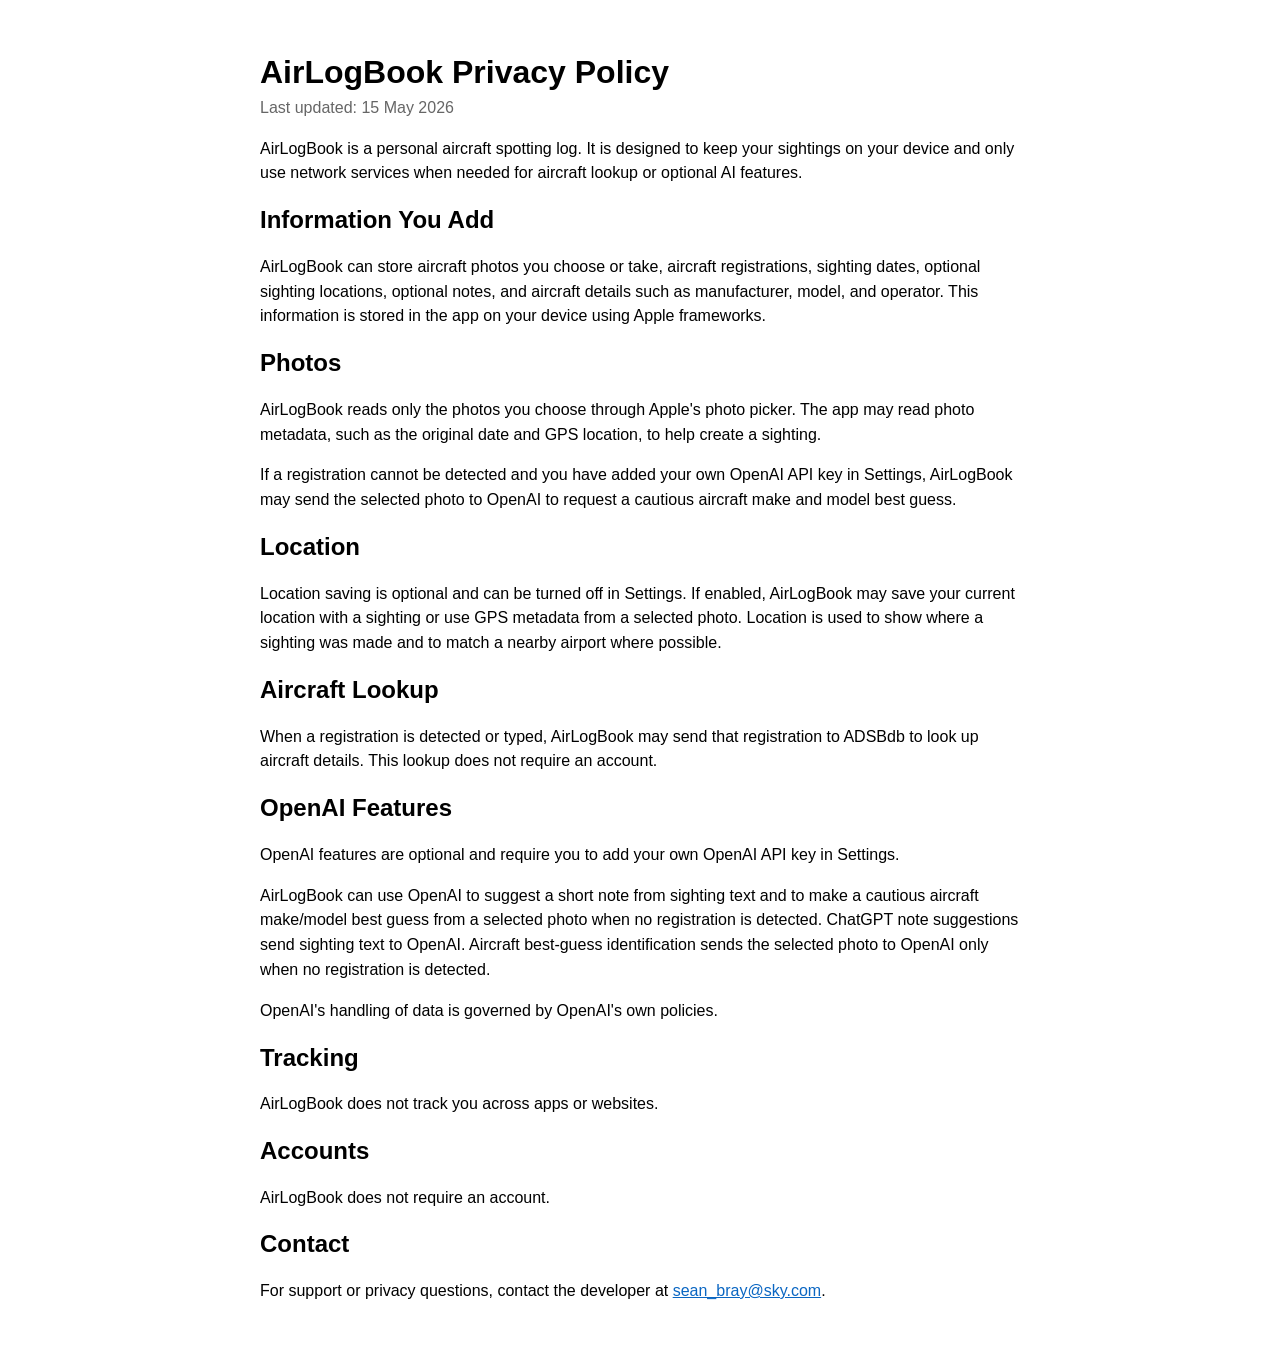
==== index.html @ d471ff9a "Add privacy policy page" ====
<!doctype html>
<html lang="en">
<head>
  <meta charset="utf-8">
  <meta name="viewport" content="width=device-width, initial-scale=1">
  <title>AirLogBook Privacy Policy</title>
  <style>
    :root {
      color-scheme: light dark;
      font-family: -apple-system, BlinkMacSystemFont, "Segoe UI", sans-serif;
      line-height: 1.55;
    }
    body {
      max-width: 760px;
      margin: 0 auto;
      padding: 32px 20px 48px;
    }
    h1, h2 {
      line-height: 1.2;
    }
    h1 {
      margin-bottom: 4px;
    }
    .updated {
      color: #666;
      margin-top: 0;
    }
    a {
      color: #0a66c2;
    }
  </style>
</head>
<body>
  <h1>AirLogBook Privacy Policy</h1>
  <p class="updated">Last updated: 15 May 2026</p>

  <p>AirLogBook is a personal aircraft spotting log. It is designed to keep your sightings on your device and only use network services when needed for aircraft lookup or optional AI features.</p>

  <h2>Information You Add</h2>
  <p>AirLogBook can store aircraft photos you choose or take, aircraft registrations, sighting dates, optional sighting locations, optional notes, and aircraft details such as manufacturer, model, and operator. This information is stored in the app on your device using Apple frameworks.</p>

  <h2>Photos</h2>
  <p>AirLogBook reads only the photos you choose through Apple's photo picker. The app may read photo metadata, such as the original date and GPS location, to help create a sighting.</p>
  <p>If a registration cannot be detected and you have added your own OpenAI API key in Settings, AirLogBook may send the selected photo to OpenAI to request a cautious aircraft make and model best guess.</p>

  <h2>Location</h2>
  <p>Location saving is optional and can be turned off in Settings. If enabled, AirLogBook may save your current location with a sighting or use GPS metadata from a selected photo. Location is used to show where a sighting was made and to match a nearby airport where possible.</p>

  <h2>Aircraft Lookup</h2>
  <p>When a registration is detected or typed, AirLogBook may send that registration to ADSBdb to look up aircraft details. This lookup does not require an account.</p>

  <h2>OpenAI Features</h2>
  <p>OpenAI features are optional and require you to add your own OpenAI API key in Settings.</p>
  <p>AirLogBook can use OpenAI to suggest a short note from sighting text and to make a cautious aircraft make/model best guess from a selected photo when no registration is detected. ChatGPT note suggestions send sighting text to OpenAI. Aircraft best-guess identification sends the selected photo to OpenAI only when no registration is detected.</p>
  <p>OpenAI's handling of data is governed by OpenAI's own policies.</p>

  <h2>Tracking</h2>
  <p>AirLogBook does not track you across apps or websites.</p>

  <h2>Accounts</h2>
  <p>AirLogBook does not require an account.</p>

  <h2>Contact</h2>
  <p>For support or privacy questions, contact the developer at <a href="mailto:sean_bray@sky.com">sean_bray@sky.com</a>.</p>
</body>
</html>
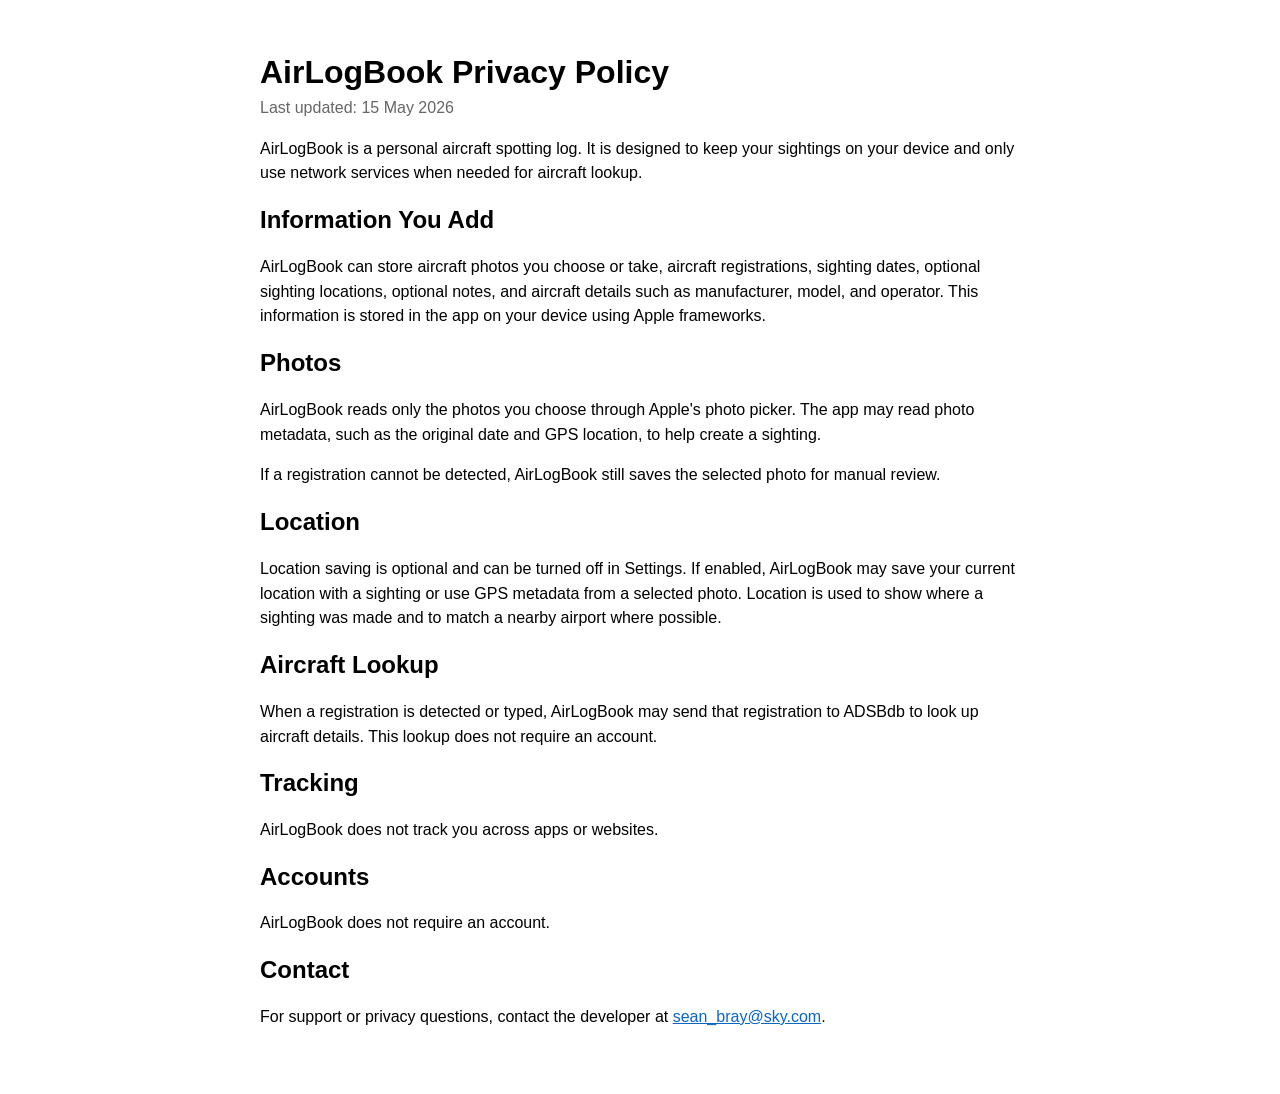
==== commit b7cc60d1: "Remove AI privacy policy references" ====
--- a/index.html
+++ b/index.html
@@ -34,25 +34,20 @@
   <h1>AirLogBook Privacy Policy</h1>
   <p class="updated">Last updated: 15 May 2026</p>
 
-  <p>AirLogBook is a personal aircraft spotting log. It is designed to keep your sightings on your device and only use network services when needed for aircraft lookup or optional AI features.</p>
+  <p>AirLogBook is a personal aircraft spotting log. It is designed to keep your sightings on your device and only use network services when needed for aircraft lookup.</p>
 
   <h2>Information You Add</h2>
   <p>AirLogBook can store aircraft photos you choose or take, aircraft registrations, sighting dates, optional sighting locations, optional notes, and aircraft details such as manufacturer, model, and operator. This information is stored in the app on your device using Apple frameworks.</p>
 
   <h2>Photos</h2>
   <p>AirLogBook reads only the photos you choose through Apple's photo picker. The app may read photo metadata, such as the original date and GPS location, to help create a sighting.</p>
-  <p>If a registration cannot be detected and you have added your own OpenAI API key in Settings, AirLogBook may send the selected photo to OpenAI to request a cautious aircraft make and model best guess.</p>
+  <p>If a registration cannot be detected, AirLogBook still saves the selected photo for manual review.</p>
 
   <h2>Location</h2>
   <p>Location saving is optional and can be turned off in Settings. If enabled, AirLogBook may save your current location with a sighting or use GPS metadata from a selected photo. Location is used to show where a sighting was made and to match a nearby airport where possible.</p>
 
   <h2>Aircraft Lookup</h2>
   <p>When a registration is detected or typed, AirLogBook may send that registration to ADSBdb to look up aircraft details. This lookup does not require an account.</p>
-
-  <h2>OpenAI Features</h2>
-  <p>OpenAI features are optional and require you to add your own OpenAI API key in Settings.</p>
-  <p>AirLogBook can use OpenAI to suggest a short note from sighting text and to make a cautious aircraft make/model best guess from a selected photo when no registration is detected. ChatGPT note suggestions send sighting text to OpenAI. Aircraft best-guess identification sends the selected photo to OpenAI only when no registration is detected.</p>
-  <p>OpenAI's handling of data is governed by OpenAI's own policies.</p>
 
   <h2>Tracking</h2>
   <p>AirLogBook does not track you across apps or websites.</p>
